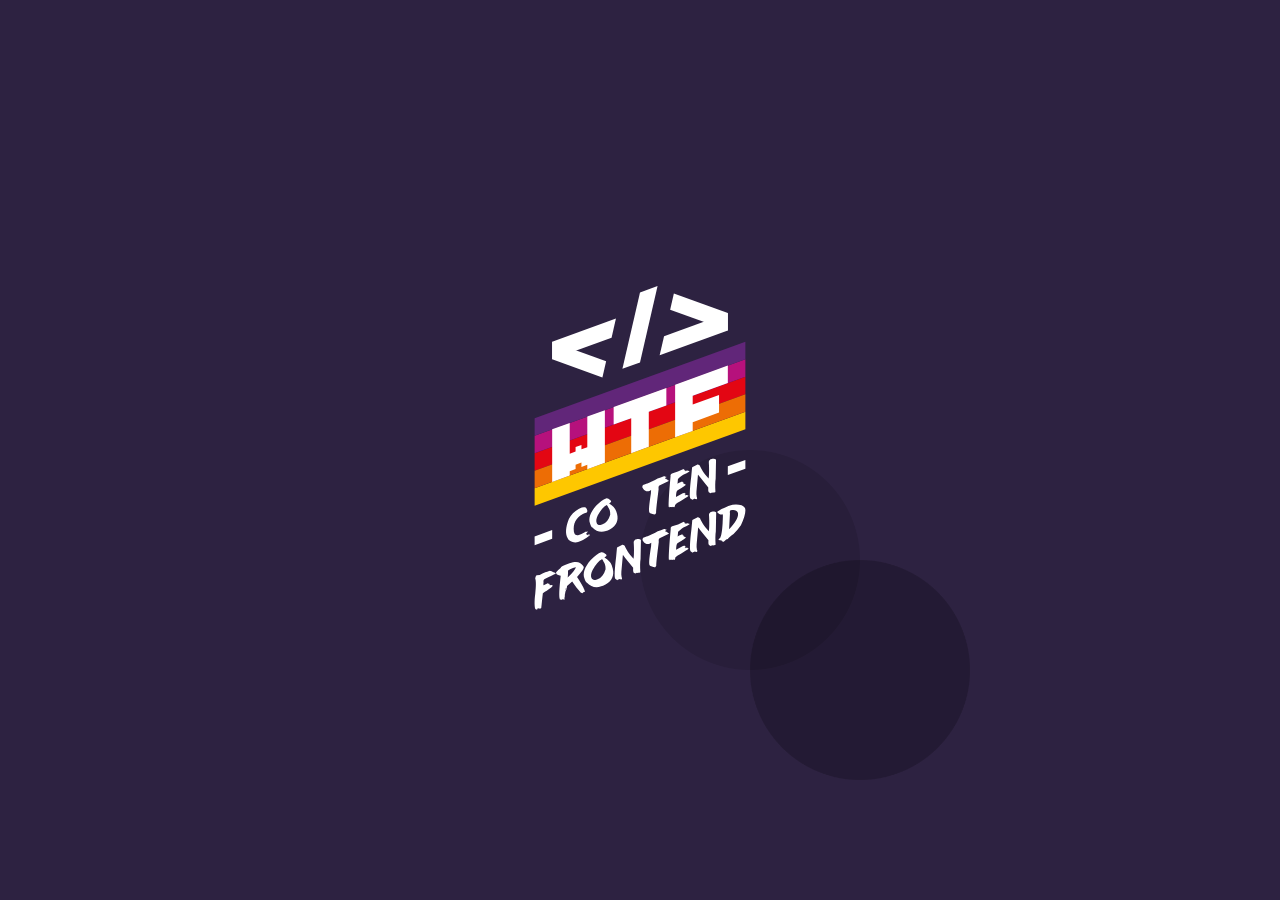
==== index.html @ 7eee1e03 "Updates" ====
<!doctype html><html lang="en"><head><meta charset="UTF-8"/><meta name="viewport" content="width=device-width,initial-scale=1"/><title>WTF: Webpack starter kit</title><meta name="description" content="Your project description"/><meta property="og:title" content=""/><meta property="og:description" content=""/><meta property="og:url" content=""/><meta property="og:image" content="https://maciejkorsan.com/wtf-gulp-starter/assets/img/cover.png"/><link rel="apple-touch-icon" sizes="180x180" href="pwa/apple-icon-180.png"/><link rel="apple-touch-icon" sizes="167x167" href="pwa/apple-icon-167.png"/><link rel="apple-touch-icon" sizes="152x152" href="pwa/apple-icon-152.png"/><link rel="apple-touch-icon" sizes="120x120" href="pwa/apple-icon-120.png"/><meta name="apple-mobile-web-app-capable" content="yes"/><link rel="apple-touch-startup-image" href="pwa/apple-splash-2048-2732.png" media="(device-width: 1024px) and (device-height: 1366px) and (-webkit-device-pixel-ratio: 2) and (orientation: portrait)"/><link rel="apple-touch-startup-image" href="pwa/apple-splash-2732-2048.png" media="(device-width: 1024px) and (device-height: 1366px) and (-webkit-device-pixel-ratio: 2) and (orientation: landscape)"/><link rel="apple-touch-startup-image" href="pwa/apple-splash-1668-2388.png" media="(device-width: 834px) and (device-height: 1194px) and (-webkit-device-pixel-ratio: 2) and (orientation: portrait)"/><link rel="apple-touch-startup-image" href="pwa/apple-splash-2388-1668.png" media="(device-width: 834px) and (device-height: 1194px) and (-webkit-device-pixel-ratio: 2) and (orientation: landscape)"/><link rel="apple-touch-startup-image" href="pwa/apple-splash-1668-2224.png" media="(device-width: 834px) and (device-height: 1112px) and (-webkit-device-pixel-ratio: 2) and (orientation: portrait)"/><link rel="apple-touch-startup-image" href="pwa/apple-splash-2224-1668.png" media="(device-width: 834px) and (device-height: 1112px) and (-webkit-device-pixel-ratio: 2) and (orientation: landscape)"/><link rel="apple-touch-startup-image" href="pwa/apple-splash-1536-2048.png" media="(device-width: 768px) and (device-height: 1024px) and (-webkit-device-pixel-ratio: 2) and (orientation: portrait)"/><link rel="apple-touch-startup-image" href="pwa/apple-splash-2048-1536.png" media="(device-width: 768px) and (device-height: 1024px) and (-webkit-device-pixel-ratio: 2) and (orientation: landscape)"/><link rel="apple-touch-startup-image" href="pwa/apple-splash-1242-2688.png" media="(device-width: 414px) and (device-height: 896px) and (-webkit-device-pixel-ratio: 3) and (orientation: portrait)"/><link rel="apple-touch-startup-image" href="pwa/apple-splash-2688-1242.png" media="(device-width: 414px) and (device-height: 896px) and (-webkit-device-pixel-ratio: 3) and (orientation: landscape)"/><link rel="apple-touch-startup-image" href="pwa/apple-splash-1125-2436.png" media="(device-width: 375px) and (device-height: 812px) and (-webkit-device-pixel-ratio: 3) and (orientation: portrait)"/><link rel="apple-touch-startup-image" href="pwa/apple-splash-2436-1125.png" media="(device-width: 375px) and (device-height: 812px) and (-webkit-device-pixel-ratio: 3) and (orientation: landscape)"/><link rel="apple-touch-startup-image" href="pwa/apple-splash-828-1792.png" media="(device-width: 414px) and (device-height: 896px) and (-webkit-device-pixel-ratio: 2) and (orientation: portrait)"/><link rel="apple-touch-startup-image" href="pwa/apple-splash-1792-828.png" media="(device-width: 414px) and (device-height: 896px) and (-webkit-device-pixel-ratio: 2) and (orientation: landscape)"/><link rel="apple-touch-startup-image" href="pwa/apple-splash-1242-2208.png" media="(device-width: 414px) and (device-height: 736px) and (-webkit-device-pixel-ratio: 3) and (orientation: portrait)"/><link rel="apple-touch-startup-image" href="pwa/apple-splash-2208-1242.png" media="(device-width: 414px) and (device-height: 736px) and (-webkit-device-pixel-ratio: 3) and (orientation: landscape)"/><link rel="apple-touch-startup-image" href="pwa/apple-splash-750-1334.png" media="(device-width: 375px) and (device-height: 667px) and (-webkit-device-pixel-ratio: 2) and (orientation: portrait)"/><link rel="apple-touch-startup-image" href="pwa/apple-splash-1334-750.png" media="(device-width: 375px) and (device-height: 667px) and (-webkit-device-pixel-ratio: 2) and (orientation: landscape)"/><link rel="apple-touch-startup-image" href="pwa/apple-splash-640-1136.png" media="(device-width: 320px) and (device-height: 568px) and (-webkit-device-pixel-ratio: 2) and (orientation: portrait)"/><link rel="apple-touch-startup-image" href="pwa/apple-splash-1136-640.png" media="(device-width: 320px) and (device-height: 568px) and (-webkit-device-pixel-ratio: 2) and (orientation: landscape)"/><link href="index.54f8fc99.css" rel="stylesheet"></head><body><div class="hello"><img class="hello__logo" src="img/logo.09a7c9b3.svg" alt="WTF "/> <span class="hello__circles"></span></div><script src="index.54f8fc99.js"></script></body></html>
---- index.54f8fc99.css ----
/*! normalize.css v8.0.1 | MIT License | github.com/necolas/normalize.css */html{line-height:1.15;-webkit-text-size-adjust:100%}body{margin:0}main{display:block}h1{font-size:2em;margin:.67em 0}hr{box-sizing:content-box;height:0;overflow:visible}pre{font-family:monospace,monospace;font-size:1em}a{background-color:transparent}abbr[title]{border-bottom:none;text-decoration:underline;text-decoration:underline dotted}b,strong{font-weight:bolder}code,kbd,samp{font-family:monospace,monospace;font-size:1em}small{font-size:80%}sub,sup{font-size:75%;line-height:0;position:relative;vertical-align:baseline}sub{bottom:-.25em}sup{top:-.5em}img{border-style:none}button,input,optgroup,select,textarea{font-family:inherit;font-size:100%;line-height:1.15;margin:0}button,input{overflow:visible}button,select{text-transform:none}[type=button],[type=reset],[type=submit],button{-webkit-appearance:button}[type=button]::-moz-focus-inner,[type=reset]::-moz-focus-inner,[type=submit]::-moz-focus-inner,button::-moz-focus-inner{border-style:none;padding:0}[type=button]:-moz-focusring,[type=reset]:-moz-focusring,[type=submit]:-moz-focusring,button:-moz-focusring{outline:1px dotted ButtonText}fieldset{padding:.35em .75em .625em}legend{box-sizing:border-box;color:inherit;display:table;max-width:100%;padding:0;white-space:normal}progress{vertical-align:baseline}textarea{overflow:auto}[type=checkbox],[type=radio]{box-sizing:border-box;padding:0}[type=number]::-webkit-inner-spin-button,[type=number]::-webkit-outer-spin-button{height:auto}[type=search]{-webkit-appearance:textfield;outline-offset:-2px}[type=search]::-webkit-search-decoration{-webkit-appearance:none}::-webkit-file-upload-button{-webkit-appearance:button;font:inherit}details{display:block}summary{display:list-item}[hidden],template{display:none}@-webkit-keyframes circles{0%{transform:translate(-50%,-50%) scale(1)}20%{transform:translate(-50%,-50%) scale(1.5)}30%{transform:translate(-50%,-50%) scale(.8)}70%{transform:translate(-50%,-50%) scale(1.9)}to{transform:translate(-50%,-50%) scale(1)}}@keyframes circles{0%{transform:translate(-50%,-50%) scale(1)}20%{transform:translate(-50%,-50%) scale(1.5)}30%{transform:translate(-50%,-50%) scale(.8)}70%{transform:translate(-50%,-50%) scale(1.9)}to{transform:translate(-50%,-50%) scale(1)}}.hello{position:relative;z-index:0}.hello__logo{position:relative;z-index:2020}.hello__circles{position:absolute;top:50%;left:50%;will-change:transform;width:220px;height:220px;background:rgba(0,0,0,.1);border-radius:50%;-webkit-animation:circles 20s ease-in infinite;animation:circles 20s ease-in infinite}.hello__circles:after{-webkit-animation:circles 17s ease-out infinite;animation:circles 17s ease-out infinite}.hello__circles:after,.hello__circles:before{position:absolute;top:50%;left:50%;will-change:transform;width:220px;height:220px;background:rgba(0,0,0,.1);border-radius:50%;content:"";display:block;z-index:1}.hello__circles:before{-webkit-animation:circles 20s ease-in infinite;animation:circles 20s ease-in infinite}body{background:#2d2241;color:#fff;display:flex;align-items:center;justify-content:center;min-height:100vh}
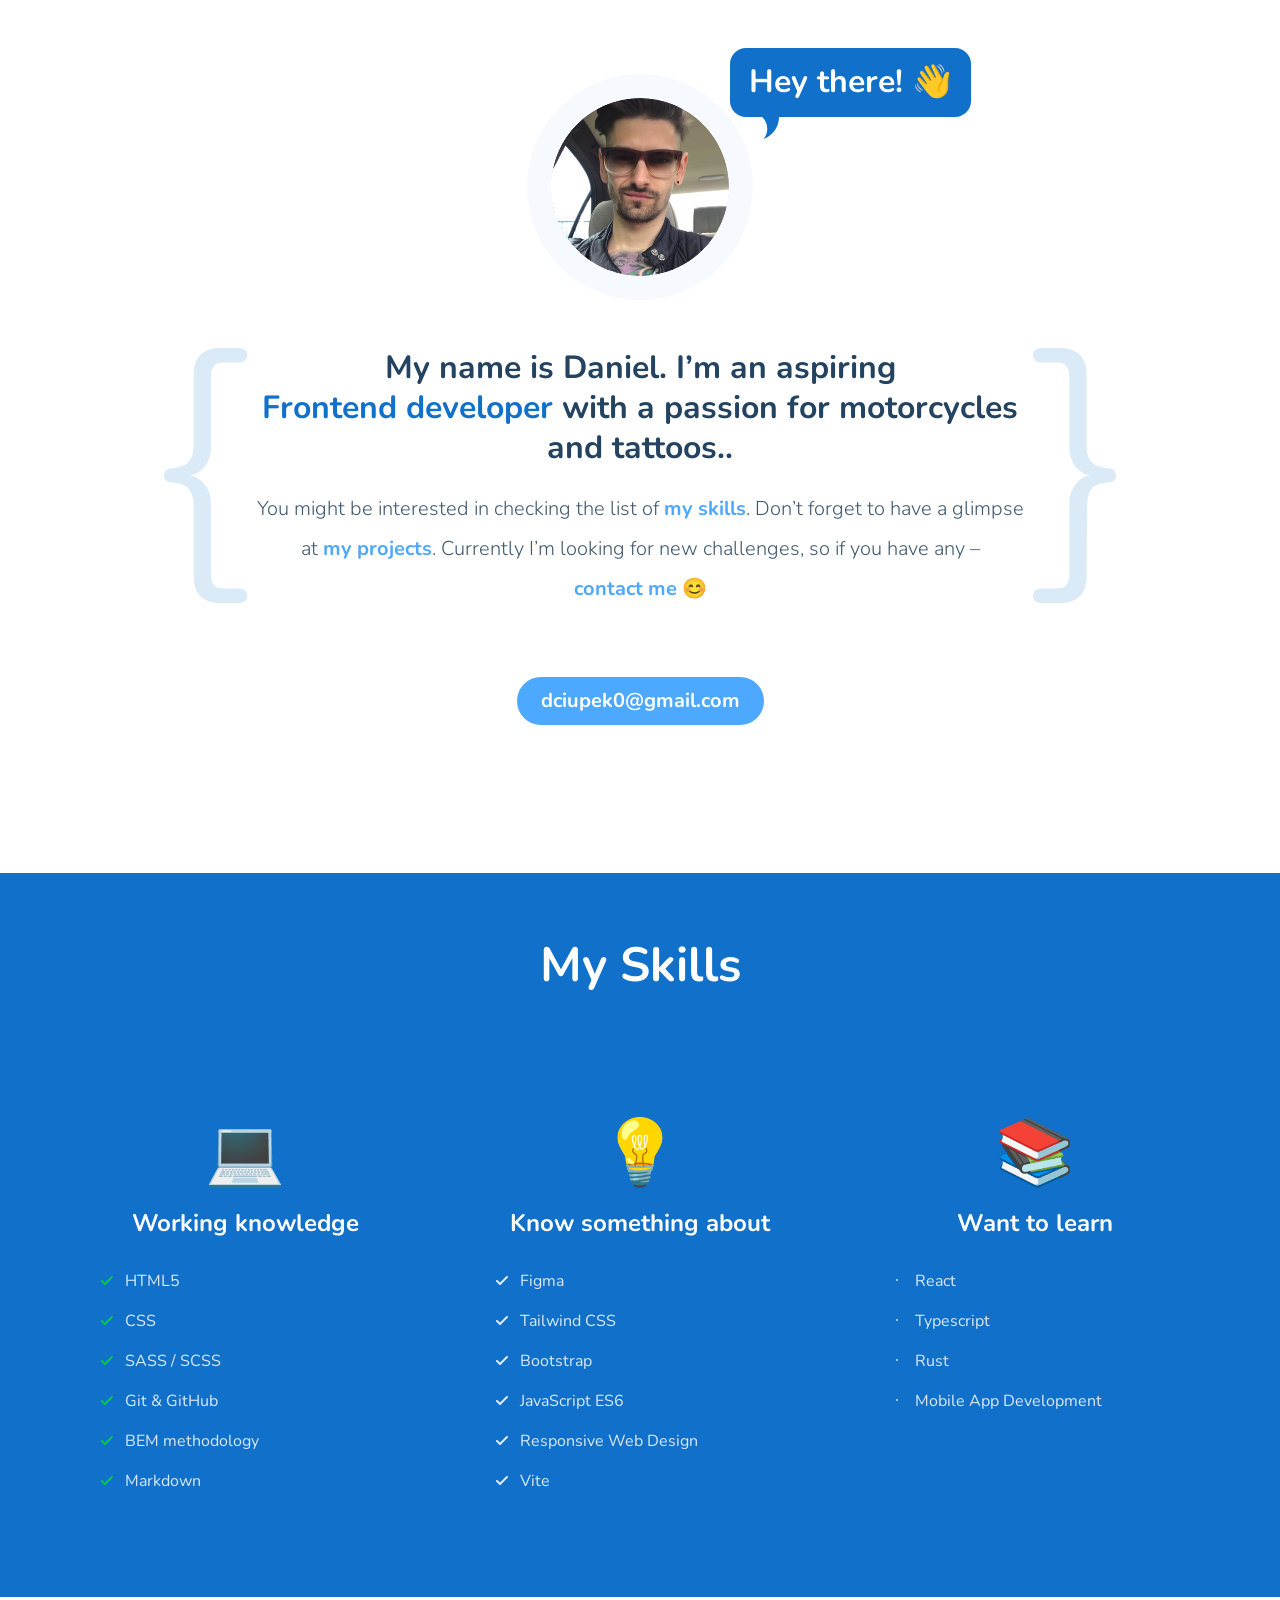
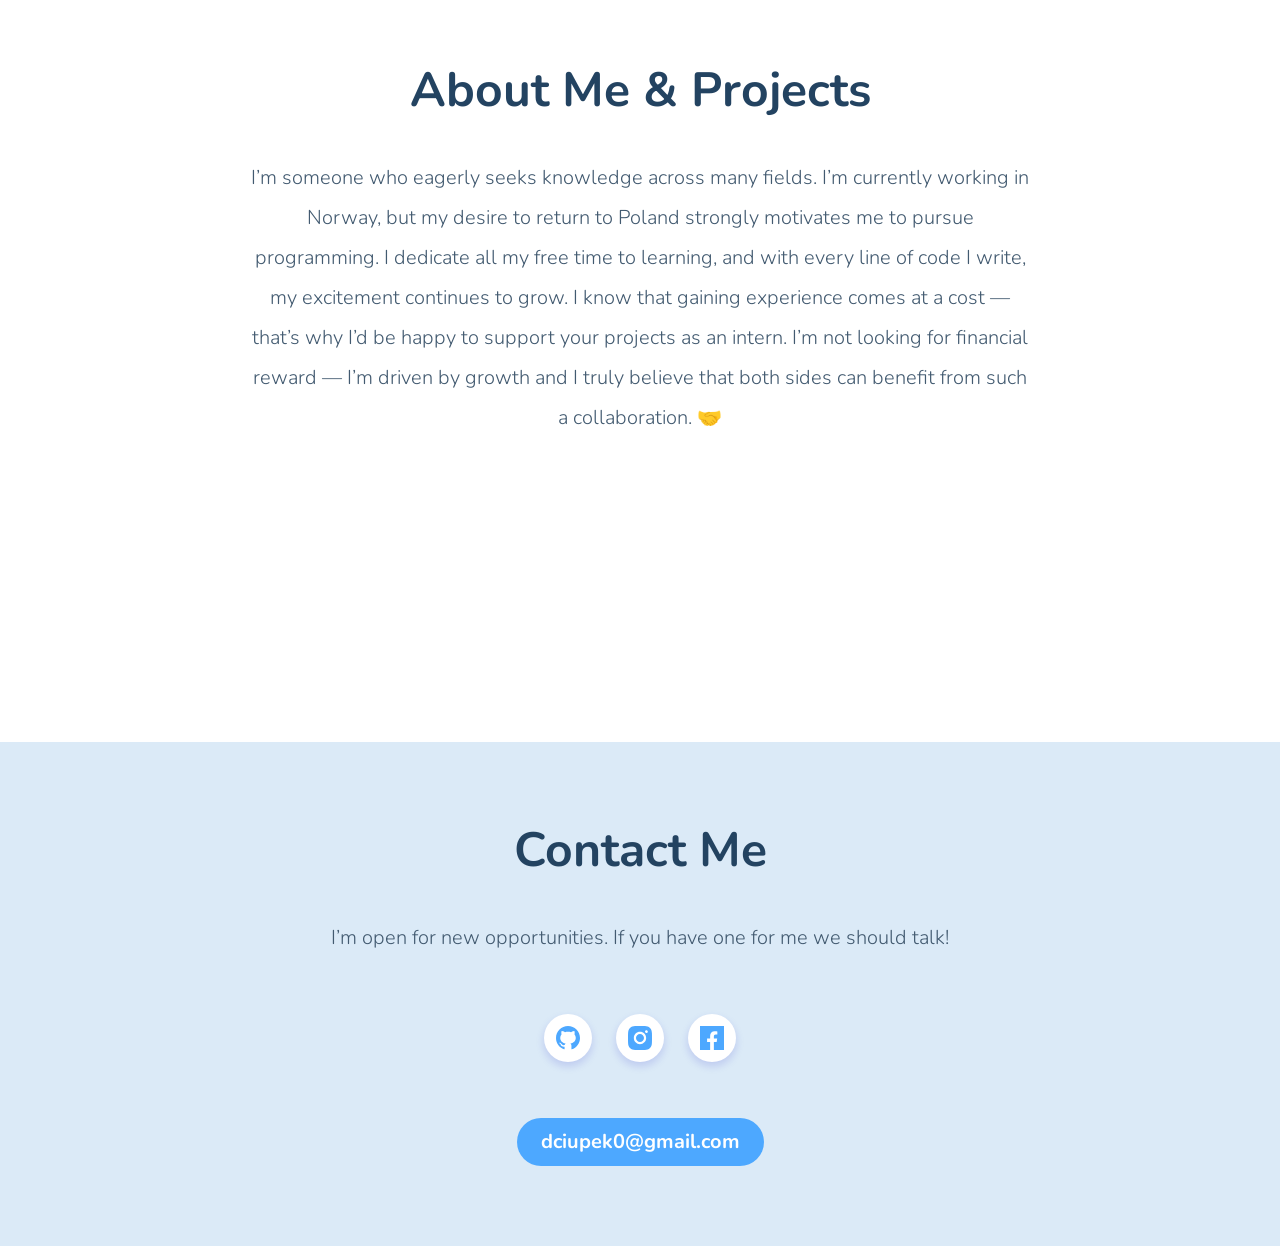
==== commit cad29dd9: "Updates" ====
--- a/index.html
+++ b/index.html
@@ -1 +1 @@
-<!doctype html><html lang="en"><head><meta charset="UTF-8"/><meta name="viewport" content="width=device-width,initial-scale=1"/><title>WTF: Webpack starter kit</title><meta name="description" content="Your project description"/><meta property="og:title" content=""/><meta property="og:description" content=""/><meta property="og:url" content=""/><meta property="og:image" content="https://maciejkorsan.com/wtf-gulp-starter/assets/img/cover.png"/><link rel="apple-touch-icon" sizes="180x180" href="pwa/apple-icon-180.png"/><link rel="apple-touch-icon" sizes="167x167" href="pwa/apple-icon-167.png"/><link rel="apple-touch-icon" sizes="152x152" href="pwa/apple-icon-152.png"/><link rel="apple-touch-icon" sizes="120x120" href="pwa/apple-icon-120.png"/><meta name="apple-mobile-web-app-capable" content="yes"/><link rel="apple-touch-startup-image" href="pwa/apple-splash-2048-2732.png" media="(device-width: 1024px) and (device-height: 1366px) and (-webkit-device-pixel-ratio: 2) and (orientation: portrait)"/><link rel="apple-touch-startup-image" href="pwa/apple-splash-2732-2048.png" media="(device-width: 1024px) and (device-height: 1366px) and (-webkit-device-pixel-ratio: 2) and (orientation: landscape)"/><link rel="apple-touch-startup-image" href="pwa/apple-splash-1668-2388.png" media="(device-width: 834px) and (device-height: 1194px) and (-webkit-device-pixel-ratio: 2) and (orientation: portrait)"/><link rel="apple-touch-startup-image" href="pwa/apple-splash-2388-1668.png" media="(device-width: 834px) and (device-height: 1194px) and (-webkit-device-pixel-ratio: 2) and (orientation: landscape)"/><link rel="apple-touch-startup-image" href="pwa/apple-splash-1668-2224.png" media="(device-width: 834px) and (device-height: 1112px) and (-webkit-device-pixel-ratio: 2) and (orientation: portrait)"/><link rel="apple-touch-startup-image" href="pwa/apple-splash-2224-1668.png" media="(device-width: 834px) and (device-height: 1112px) and (-webkit-device-pixel-ratio: 2) and (orientation: landscape)"/><link rel="apple-touch-startup-image" href="pwa/apple-splash-1536-2048.png" media="(device-width: 768px) and (device-height: 1024px) and (-webkit-device-pixel-ratio: 2) and (orientation: portrait)"/><link rel="apple-touch-startup-image" href="pwa/apple-splash-2048-1536.png" media="(device-width: 768px) and (device-height: 1024px) and (-webkit-device-pixel-ratio: 2) and (orientation: landscape)"/><link rel="apple-touch-startup-image" href="pwa/apple-splash-1242-2688.png" media="(device-width: 414px) and (device-height: 896px) and (-webkit-device-pixel-ratio: 3) and (orientation: portrait)"/><link rel="apple-touch-startup-image" href="pwa/apple-splash-2688-1242.png" media="(device-width: 414px) and (device-height: 896px) and (-webkit-device-pixel-ratio: 3) and (orientation: landscape)"/><link rel="apple-touch-startup-image" href="pwa/apple-splash-1125-2436.png" media="(device-width: 375px) and (device-height: 812px) and (-webkit-device-pixel-ratio: 3) and (orientation: portrait)"/><link rel="apple-touch-startup-image" href="pwa/apple-splash-2436-1125.png" media="(device-width: 375px) and (device-height: 812px) and (-webkit-device-pixel-ratio: 3) and (orientation: landscape)"/><link rel="apple-touch-startup-image" href="pwa/apple-splash-828-1792.png" media="(device-width: 414px) and (device-height: 896px) and (-webkit-device-pixel-ratio: 2) and (orientation: portrait)"/><link rel="apple-touch-startup-image" href="pwa/apple-splash-1792-828.png" media="(device-width: 414px) and (device-height: 896px) and (-webkit-device-pixel-ratio: 2) and (orientation: landscape)"/><link rel="apple-touch-startup-image" href="pwa/apple-splash-1242-2208.png" media="(device-width: 414px) and (device-height: 736px) and (-webkit-device-pixel-ratio: 3) and (orientation: portrait)"/><link rel="apple-touch-startup-image" href="pwa/apple-splash-2208-1242.png" media="(device-width: 414px) and (device-height: 736px) and (-webkit-device-pixel-ratio: 3) and (orientation: landscape)"/><link rel="apple-touch-startup-image" href="pwa/apple-splash-750-1334.png" media="(device-width: 375px) and (device-height: 667px) and (-webkit-device-pixel-ratio: 2) and (orientation: portrait)"/><link rel="apple-touch-startup-image" href="pwa/apple-splash-1334-750.png" media="(device-width: 375px) and (device-height: 667px) and (-webkit-device-pixel-ratio: 2) and (orientation: landscape)"/><link rel="apple-touch-startup-image" href="pwa/apple-splash-640-1136.png" media="(device-width: 320px) and (device-height: 568px) and (-webkit-device-pixel-ratio: 2) and (orientation: portrait)"/><link rel="apple-touch-startup-image" href="pwa/apple-splash-1136-640.png" media="(device-width: 320px) and (device-height: 568px) and (-webkit-device-pixel-ratio: 2) and (orientation: landscape)"/><link href="index.54f8fc99.css" rel="stylesheet"></head><body><div class="hello"><img class="hello__logo" src="img/logo.09a7c9b3.svg" alt="WTF "/> <span class="hello__circles"></span></div><script src="index.54f8fc99.js"></script></body></html>+<!doctype html><html lang="en"><head><meta charset="UTF-8"/><meta name="viewport" content="width=device-width,initial-scale=1"/><title>Daniel Ciupek Portfolio</title><meta name="description" content="Daniel Ciupek skills and projects"/><meta property="og:title" content="Daniel Ciupek Portfolio"/><meta property="og:description" content="Showcasing the skills and projects of Daniel Ciupek."/><meta property="og:url" content="https://daniel-ciupek.github.io/"/><meta property="og:image" content="https://daniel-ciupek.github.io/og.jpg"/><link href="index.a4233666.css" rel="stylesheet"></head><body><main><section class="hero"><div class="hero__image-container"><img class="hero__image" src="img/avatar-ciupas.dfaf0f6d.png" alt="Daniel Ciupek photo"/> <span class="hero__bubble"><span class="hero__hello">Hey there! <span class="hand">👋</span></span></span></div><div class="hero__description"><h1 class="hero__header">My name is Daniel. I’m an aspiring <span class="hero__special">Frontend developer</span> with a passion for motorcycles and tattoos..</h1><p class="hero__paragraph">You might be interested in checking the list of <a class="hero__link" href="#skills">my skills</a>. Don’t forget to have a glimpse at<a class="hero__link" href="#projects"> my projects</a>. Currently I’m looking for new challenges, so if you have any – <a class="hero__link hero__link-contactMe" href="#contact">contact me</a> 😊</p><a class="hero__contact" href="mailto:dciupek0@gmail.com">dciupek0@gmail.com</a></div></section><section class="skills" id="skills"><h2 class="skills__header">My Skills</h2><div class="skills__columns"><article class="skills-section"><span class="skills-section__emoji">💻</span><h3 class="skills-section__header">Working knowledge</h3><ul class="skills-list"><li class="skills-list__item">HTML5</li><li class="skills-list__item">CSS</li><li class="skills-list__item">SASS / SCSS</li><li class="skills-list__item">Git & GitHub</li><li class="skills-list__item">BEM methodology</li><li class="skills-list__item">Markdown</li></ul></article><article class="skills-section"><span class="skills-section__emoji">💡</span><h3 class="skills-section__header">Know something about</h3><ul class="skills-list skills-list--blue"><li class="skills-list__item">Figma</li><li class="skills-list__item">Tailwind CSS</li><li class="skills-list__item">Bootstrap</li><li class="skills-list__item">JavaScript ES6</li><li class="skills-list__item">Responsive Web Design</li><li class="skills-list__item">Vite</li></ul></article><article class="skills-section"><span class="skills-section__emoji">📚</span><h3 class="skills-section__header">Want to learn</h3><ul class="skills-list skills-list--dot"><li class="skills-list__item">React</li><li class="skills-list__item">Typescript</li><li class="skills-list__item">Rust</li><li class="skills-list__item">Mobile App Development</li></ul></article></div></section><section class="projects" id="projects"><h2 class="projects__header">About Me & Projects</h2><p class="projects__description">I’m someone who eagerly seeks knowledge across many fields. I’m currently working in Norway, but my desire to return to Poland strongly motivates me to pursue programming. I dedicate all my free time to learning, and with every line of code I write, my excitement continues to grow. I know that gaining experience comes at a cost — that’s why I’d be happy to support your projects as an intern. I’m not looking for financial reward — I’m driven by growth and I truly believe that both sides can benefit from such a collaboration. 🤝</p><div class="projects__grid projects__grid--js"></div></section><section class="contact" id="contact"><h2 class="contact__header">Contact Me</h2><p class="contact__description">I’m open for new opportunities. If you have one for me we should talk!</p><div class="contact__links"><ul class="socials"><li class="socials__item"><a class="socials__link" href="https://github.com/daniel-ciupek"><img class="socials__icon" src="img/github-blue.d527165b.svg" alt="Daniel Ciupek github pages" rel="noopener noreferrer" target="_blank"/></a></li><li class="socials__item"><a class="socials__link" href="https://www.instagram.com/danter005/"><img class="socials__icon" src="img/instagram.d5ce63e5.svg" alt="Daniel Ciupek instagram " rel="noopener noreferrer" target="_blank"/></a></li><li class="socials__item"><a class="socials__link" href="https://www.facebook.com/daniel.ciupek.7/"><img class="socials__icon" src="img/facebook.1e018c8b.svg" alt="Daniel Ciupek facebook" rel="noopener noreferrer" target="_blank"/></a></li></ul><a class="contact__mail" href="mailto:dciupek0@gmail.com">dciupek0@gmail.com</a></div></section></main><script src="index.a4233666.js"></script></body></html>
--- a/index.a4233666.css
+++ b/index.a4233666.css
@@ -0,0 +1,2 @@
+@import url(https://fonts.googleapis.com/css2?family=Nunito&family=Roboto+Mono:ital,wght@0,100..700;1,100..700&display=swap);
+/*! normalize.css v8.0.1 | MIT License | github.com/necolas/normalize.css */html{line-height:1.15;-webkit-text-size-adjust:100%}body{margin:0}main{display:block}h1{font-size:2em;margin:.67em 0}hr{box-sizing:content-box;height:0;overflow:visible}pre{font-family:monospace,monospace;font-size:1em}a{background-color:transparent}abbr[title]{border-bottom:none;text-decoration:underline;text-decoration:underline dotted}b,strong{font-weight:bolder}code,kbd,samp{font-family:monospace,monospace;font-size:1em}small{font-size:80%}sub,sup{font-size:75%;line-height:0;position:relative;vertical-align:baseline}sub{bottom:-.25em}sup{top:-.5em}img{border-style:none}button,input,optgroup,select,textarea{font-family:inherit;font-size:100%;line-height:1.15;margin:0}button,input{overflow:visible}button,select{text-transform:none}[type=button],[type=reset],[type=submit],button{-webkit-appearance:button}[type=button]::-moz-focus-inner,[type=reset]::-moz-focus-inner,[type=submit]::-moz-focus-inner,button::-moz-focus-inner{border-style:none;padding:0}[type=button]:-moz-focusring,[type=reset]:-moz-focusring,[type=submit]:-moz-focusring,button:-moz-focusring{outline:1px dotted ButtonText}fieldset{padding:.35em .75em .625em}legend{box-sizing:border-box;color:inherit;display:table;max-width:100%;padding:0;white-space:normal}progress{vertical-align:baseline}textarea{overflow:auto}[type=checkbox],[type=radio]{box-sizing:border-box;padding:0}[type=number]::-webkit-inner-spin-button,[type=number]::-webkit-outer-spin-button{height:auto}[type=search]{-webkit-appearance:textfield;outline-offset:-2px}[type=search]::-webkit-search-decoration{-webkit-appearance:none}::-webkit-file-upload-button{-webkit-appearance:button;font:inherit}details{display:block}summary{display:list-item}[hidden],template{display:none}.socials{list-style-type:none;padding:0;display:flex;justify-content:center;margin:56px 64px}.socials__item{margin:0 12px}.socials__link{padding:0;width:48px;height:48px;background:#fff;display:flex;align-items:center;justify-content:center;border-radius:50%;box-shadow:0 4px 8px rgba(16,12,202,.15)}@-webkit-keyframes wave{0%{transform:rotate(-10deg)}50%{transform:rotate(30deg)}to{transform:rotate(-10deg)}}@keyframes wave{0%{transform:rotate(-10deg)}50%{transform:rotate(30deg)}to{transform:rotate(-10deg)}}.hand{display:inline-block;-webkit-animation:wave 2s ease-in-out infinite;animation:wave 2s ease-in-out infinite;transform-origin:center center}.projects{padding:64px 16px 88px}@media(min-width:960px){.projects{padding:65px 16px 176px}}.projects__description{font-weight:300;font-size:16px;line-height:32px;text-align:center;max-width:786px;margin:0 auto 46px}@media(min-width:960px){.projects__description{font-size:20px;line-height:40px;margin-bottom:128px}}.projects__header{text-align:center;font-size:36px;line-height:48px;color:#234361;margin:0 0 40px}@media(min-width:960px){.projects__header{font-size:48px;line-height:56px}}.project{background:#212528;box-shadow:0 4px 16px rgba(0,0,0,.25);border-radius:16px;overflow:hidden;color:#a3a3a3;font-family:Roboto Mono;font-weight:400;font-size:13px;line-height:24px}@media(min-width:960px){.project{font-size:16px;line-height:24px}}.project__circle{display:block;width:8px;height:8px;background:#464a4d;border-radius:50%;margin-right:8px}.project__content{padding:24px 16px}@media(min-width:960px){.project__content{padding:18px 48px 58px}}.project__grid{display:grid;grid-template-columns:102px 1fr;-moz-column-gap:8px;column-gap:8px;margin:0 0 8px}@media(min-width:960px){.project__grid{grid-template-columns:116px 1fr}.project__grid--description{margin-bottom:24px}}.project__label{display:block;text-align:right;color:#808082;font-weight:400}.project__link{color:#14b5d0}.project__title{font-weight:700;font-size:13px;line-height:24px;color:#fff;margin-top:24px}@media(min-width:960px){.project__title{font-size:16px;line-height:24px}}.project__window{height:40px;background:#1e1e1e;display:flex;align-items:center;padding:0 0 0 16px}.projects__grid{display:grid;-moz-column-gap:24px;column-gap:24px;row-gap:24px;max-width:1184px;margin:0 auto}@media(min-width:768px){.projects__grid{grid-template-columns:1fr 1fr}}.contact{background:#dbeaf7;padding:64px 16px 88px}@media(min-width:960px){.contact{padding:80px}}.contact__description{font-style:normal;font-weight:300;font-size:16px;line-height:32px;text-align:center}@media(min-width:960px){.contact__description{font-size:20px;line-height:40px}}.contact__header{text-align:center;font-size:36px;line-height:48px;color:#234361;margin:0}@media(min-width:960px){.contact__header{font-size:48px;line-height:56px;margin-bottom:40px}}.contact__links{text-align:center}.contact__mail{border-radius:64px;color:#fff;background:#4da8ff;display:inline-block;padding:4px 24px;font-weight:700;font-size:20px;line-height:40px;text-decoration:none}.skills{background:#1070ca;color:#fff;padding:64px 16px 88px}@media(min-width:960px){.skills__columns{display:grid;grid-template-columns:1fr 1fr 1fr;max-width:1184px;margin:0 auto}}.skills__header{font-weight:700;font-size:36px;line-height:48px;text-align:center;margin:0 0 64px}@media(min-width:960px){.skills__header{font-size:48px;line-height:56px}}.skills-list{font-style:normal;color:#dbeaf7;width:288px;margin:0 auto;list-style-type:none;padding:0}.skills-list__item{padding:0 0 0 24px;margin:0 0 16px;position:relative;font-size:16px;line-height:24px}.skills-list__item:before{position:absolute;left:0;top:7px;content:"";width:12px;height:9px;background:url(img/small-tick-green.7747dc29.svg);display:block}.skills-list--blue .skills-list__item:before{background-image:url(img/small-tick-blue.a397d03e.svg)}.skills-list--dot .skills-list__item:before{width:2px;height:2px;border-radius:50%;top:10px;left:5px;background:#dbeaf7}.skills-section{margin-top:64px}.skills-section__emoji{font-size:64px;line-height:64px;display:block;text-align:center}.skills-section__header{font-weight:700;font-size:24px;line-height:44px;text-align:center;margin:16px 0 24px}.hero{padding:74px 16px 88px}@media(min-width:768px){.hero{max-width:768px;margin:0 auto}}@media(min-width:960px){.hero{max-width:100%;margin-bottom:60px}}.hero__bubble{position:absolute;left:calc(50% + 90px);top:-26px}.hero__contact{border-radius:64px;color:#fff;background:#4da8ff;display:inline-block;padding:4px 24px;font-weight:700;font-size:20px;line-height:40px;text-decoration:none}.hero__description{text-align:center}@media(min-width:960px){.hero__description{max-width:786px;margin:0 auto;position:relative}.hero__description:after,.hero__description:before{width:82.94px;height:254.88px;content:"";display:block;position:absolute;top:0}.hero__description:before{background:url(img/hero-left.e24c2ca0.svg);right:100%}.hero__description:after{background:url(img/hero-right.767db10b.svg);left:100%}}.hero__paragraph{font-weight:300;font-size:16px;line-height:32px;text-align:center;margin-bottom:48px}@media(min-width:960px){.hero__paragraph{font-size:20px;line-height:40px;margin-bottom:68px}}.hero__image{box-sizing:content-box;width:96px;height:96px;border:16px solid #f6f9fd;border-radius:50%}@media(min-width:960px){.hero__image{width:178px;height:178px;border:24px solid #f6f9fd}}.hero__image-container{display:flex;align-items:center;justify-content:center;position:relative}@media(min-width:960px){.hero__image-container{margin-bottom:48px}}.hero__header{font-size:26px;line-height:32px;text-align:center;color:#234361}@media(min-width:960px){.hero__header{font-size:32px;line-height:40px}}.hero__hello{display:none}@media(min-width:960px){.hero__hello{display:block;background:#1070ca;color:#fff;padding:16px 19px;border-radius:16px;font-weight:700;font-size:32px;position:relative}.hero__hello:after{content:"";display:block;position:absolute;top:100%;left:32px;width:17.42px;height:22.66px;background:url(img/speech.13333786.svg)}}.hero__link{font-weight:700;color:#4da8ff;text-decoration:none}.hero__special{color:#1070ca}.hero__link-contactMe,.hero__special{white-space:nowrap}html{box-sizing:border-box;scroll-behavior:smooth}*,:before :after{box-sizing:inherit}body{font-family:Nunito;color:#425a70}
